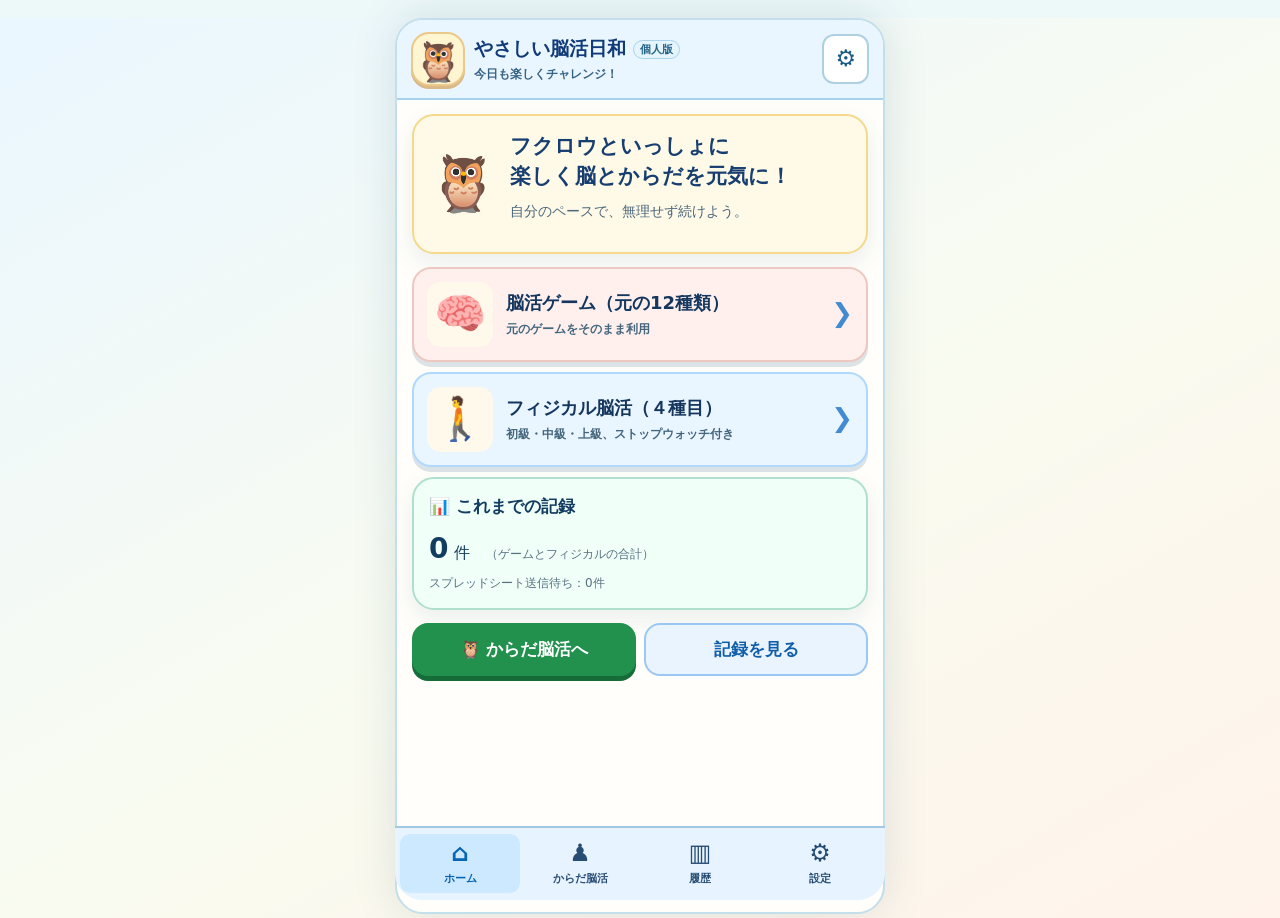
==== index.html @ 9b017cee "Add files via upload" ====
<!doctype html>
<html lang="ja"><head><meta charset="utf-8"><meta name="viewport" content="width=device-width, initial-scale=1, viewport-fit=cover"><meta name="theme-color" content="#eaf7ff"><meta name="robots" content="noindex,nofollow"><title>やさしい脳活日和｜個人版</title><link rel="stylesheet" href="style.css"></head>
<body>
<div class="shell">
<header class="top"><div class="brand"><div class="owl" aria-hidden="true">🦉</div><div><div class="brand-title">やさしい脳活日和 <span class="personal">個人版</span></div><div id="greeting" class="greeting">フクロウといっしょに、今日も元気に！</div></div></div><button class="icon-btn" data-action="view" data-view="settings" aria-label="設定">⚙</button></header>
<main id="app" aria-live="polite"></main>
<nav class="bottom" aria-label="メインメニュー"><button data-action="view" data-view="home" id="nav-home"><span>⌂</span>ホーム</button><button data-action="view" data-view="physical" id="nav-physical"><span>♟</span>からだ脳活</button><button data-action="view" data-view="history" id="nav-history"><span>▥</span>履歴</button><button data-action="view" data-view="settings" id="nav-settings"><span>⚙</span>設定</button></nav>
</div><div id="toast" role="status" class="toast" hidden></div><script defer src="app.js"></script></body></html>
---- style.css ----
:root{font-family:system-ui,"Noto Sans JP", "Yu Gothic",sans-serif;color:#133c61;background:#edf8f9;--navy:#123d78;--line:#9bcddd;--blue:#2186e8;--shadow:0 9px 25px #174c6b16;line-height:1.45}
*{box-sizing:border-box}body{margin:0;background:linear-gradient(150deg,#eaf7ff,#f9fbf0 55%,#fff3eb);min-height:100dvh}button,input,select{font:inherit}button{cursor:pointer;touch-action:manipulation}button:focus-visible,input:focus-visible,select:focus-visible{outline:3px solid #ffb935;outline-offset:3px}button:disabled{opacity:.45;cursor:not-allowed}.shell{max-width:490px;margin:auto;min-height:100dvh;background:#fffefa;box-shadow:0 0 45px #15465a22;position:relative;padding-bottom:calc(92px + env(safe-area-inset-bottom))}.top{background:#eaf6ff;border-bottom:2px solid #a4d3eb;display:flex;justify-content:space-between;align-items:center;padding:12px 14px;gap:6px}.brand{display:flex;align-items:center;gap:9px}.owl{width:54px;height:54px;font-size:39px;display:grid;place-items:center;background:#fff5d1;border:2px solid #eac98a;border-radius:18px;box-shadow:0 3px 0 #dab887}.brand-title{color:#103b78;font-size:19px;font-weight:900}.personal{font-size:11px;background:#e6f4fc;color:#236387;border:1px solid #a9d3ed;border-radius:100px;padding:2px 6px;vertical-align:middle}.greeting{font-weight:750;color:#366384;font-size:12px;margin-top:3px}.icon-btn{border:2px solid #add1e3;background:#fff;border-radius:12px;color:#1b5c84;padding:6px 11px;font-size:23px}main{padding:14px 15px 36px;min-height:calc(100dvh - 180px)}h1,h2,h3,p{margin:0}h1{font-size:21px;color:#163e70;margin-bottom:8px}h2{font-size:19px;margin-bottom:10px}h3{font-size:17px;margin-bottom:7px}p{line-height:1.7}.lead{font-size:14px;color:#49677c;margin-bottom:13px}.card{border:2px solid #bbdfe6;border-radius:22px;padding:15px;margin-bottom:13px;background:#fff;box-shadow:var(--shadow)}.card.mint{background:#f0fff8;border-color:#afe0cf}.card.blue{background:#eaf6ff;border-color:#add6f3}.card.yellow{background:#fff9e7;border-color:#f4d88b}.card.pink{background:#fff0ed;border-color:#f2c0b6}.card-head{display:flex;align-items:center;gap:12px}.tile{border:2px solid #c8d9de;border-radius:19px;background:#f9fcff;width:100%;text-align:left;display:flex;align-items:center;padding:13px;gap:13px;margin-bottom:10px;color:#15375e;box-shadow:0 5px 0 #dce3e7}.tile:active,.primary:active{transform:translateY(2px);box-shadow:none}.tile-body{flex:1}.tile-title{font-size:18px;font-weight:900}.tile small{font-weight:700;font-size:12px;color:#45677d}.tile strong.arrow{font-size:26px;color:#438bd1}.tile.green{background:#f2f9e9;border-color:#bfe29c}.tile.pink{background:#fff0ee;border-color:#edc8c1}.tile.blue{background:#e9f5ff;border-color:#afd9ff}.tile.yellow{background:#fff5db;border-color:#f2daa0}.bigemoji{width:66px;height:65px;flex-shrink:0;display:grid;place-items:center;border-radius:14px;background:#fff9eb;font-size:42px}.button-row{display:flex;gap:8px}.primary,.secondary,.danger,.ghost{border-radius:16px;min-height:52px;border:2px solid transparent;padding:12px 14px;font-weight:900;font-size:17px}.primary{background:#23914e;color:#fff;box-shadow:0 5px 0 #166c39}.primary.orange{background:#fbbf3d;color:#683914;box-shadow:0 5px 0 #ce8d18}.primary.bluebtn{background:#288bec;box-shadow:0 5px 0 #1663ad}.secondary{background:#eaf4ff;color:#105eaa;border-color:#9ac8f2}.ghost{background:#fff;color:#3b637e;border-color:#c6d4dd}.danger{background:#d94d4c;color:white}.full{width:100%}.button-row>*{flex:1}.soft-note{background:#f1f9ff;border-left:5px solid #4399db;border-radius:9px;padding:10px 12px;font-size:13px;color:#244c69;margin:13px 0}.warn{background:#fff7e8;border-left:5px solid #ed9f22;color:#69451c}.small{font-size:12px;color:#577181}.label{display:block;font-size:14px;font-weight:850;margin:7px 0;color:#194a78}.field{width:100%;min-height:49px;border:2px solid #90bedd;border-radius:11px;padding:9px 12px;background:#fff;color:#163a57;font-weight:700;font-size:17px}.field-row{display:flex;gap:8px}.field-row>*{flex:1;min-width:0}.pillrow{display:flex;gap:7px;flex-wrap:wrap;margin:9px 0 14px}.pill{background:#fff;border:2px solid #c5d9e7;color:#39607d;padding:10px 11px;border-radius:15px;font-weight:850;flex:1;min-width:78px}.pill.selected{background:#2389e0;color:#fff;border-color:#175ea8}.pill.advanced.selected{background:#df677b;border-color:#b43a52}.pill.beginner.selected{background:#4ab944;border-color:#2c8931}.exercise-head{display:flex;align-items:center;gap:11px}.exercise-pic{font-size:72px;line-height:1.1;text-align:center;max-width:115px}.exercise-illus{width:116px;height:110px;flex-shrink:0;display:grid;place-items:center;background:#fff7e7;border:2px solid #f1dbb1;border-radius:19px}.exercise-illus svg{width:100%;height:100%}.exercise-info{flex:1}.meter{font-weight:900;font-variant-numeric:tabular-nums;color:#0659a8;font-size:55px;letter-spacing:-2px;text-align:center;padding:11px 1px;background:#e8f4ff;border-radius:17px;margin:9px 0}.counter{display:grid;grid-template-columns:1fr 1.5fr 1fr;align-items:center;text-align:center;gap:12px;margin:12px 0}.count{font-size:51px;font-weight:950;color:#153e83;font-variant-numeric:tabular-nums}.step-btn{border:2px solid #aacbee;background:#2185e3;color:white;border-radius:50%;height:68px;width:68px;font-size:33px;font-weight:900;justify-self:center}.step-btn.minus{background:#c4def2;color:#185b91}.status-row{display:flex;justify-content:space-between;align-items:center;padding:8px 3px;font-size:14px;font-weight:800}.tag{background:#eef5ff;border:1px solid #accfee;color:#1d649f;font-size:12px;font-weight:800;border-radius:9px;padding:3px 8px}.safe-checkbox{display:flex;align-items:start;gap:9px;font-size:13px;font-weight:800;background:#fff3e2;border-radius:12px;padding:12px;border:1px solid #efbd84}.safe-checkbox input{width:24px;height:24px;flex-shrink:0}.item{padding:12px 0;border-bottom:1px solid #d9e6ef}.item:last-child{border-bottom:0}.item-title{font-weight:900;font-size:15px}.item-sub{color:#61768a;font-size:12px;margin-top:4px}.sync-ok{color:#16744b;font-weight:800}.sync-wait{color:#a15e20;font-weight:800}.empty{text-align:center;padding:26px 10px;color:#526d84;background:#f2f8fc;border-radius:19px}.bottom{display:grid;grid-template-columns:repeat(4,1fr);position:fixed;bottom:0;left:50%;transform:translateX(-50%);width:min(100%,490px);padding:6px 5px calc(7px + env(safe-area-inset-bottom));background:#e7f4ff;border-top:2px solid #a2c8e3;z-index:10}.bottom button{background:transparent;border:none;color:#284d75;font-size:11px;font-weight:800;min-height:59px;border-radius:10px}.bottom button span{display:block;font-size:24px;line-height:1.1;padding-bottom:4px}.bottom button.active{background:#cce9ff;color:#0766b3}.toast{position:fixed;bottom:95px;left:50%;transform:translateX(-50%);width:min(95%,460px);background:#173d5c;color:#fff;text-align:center;padding:14px;border-radius:16px;box-shadow:0 6px 25px #10293855;z-index:20;font-weight:850}.chart{width:100%;height:170px;display:block;background:#fcfeff;border:1px solid #d6e5ef;border-radius:10px}.game-frame{width:100%;height:calc(100dvh - 180px);border:0;background:#fff;border-radius:14px}.frame-wrap{padding:0!important}.icon-check{font-size:22px;color:#4b8dbc}.align-center{text-align:center}.nowrap{white-space:nowrap}@media(min-width:600px){.shell{margin:18px auto;min-height:calc(100dvh - 36px);border-radius:28px;overflow:hidden;border:2px solid #c2dfeb}.bottom{border-radius:0 0 27px 27px}}@media(max-width:370px){.brand-title{font-size:17px}.brand .owl{width:47px;height:47px;font-size:32px}main{padding:12px 9px}.exercise-illus{width:93px;height:94px}.step-btn{width:60px;height:60px}.meter{font-size:47px}}
/* Fixed footer and toast must never cover the action buttons. */
main{padding-bottom:135px}
.toast{pointer-events:none}
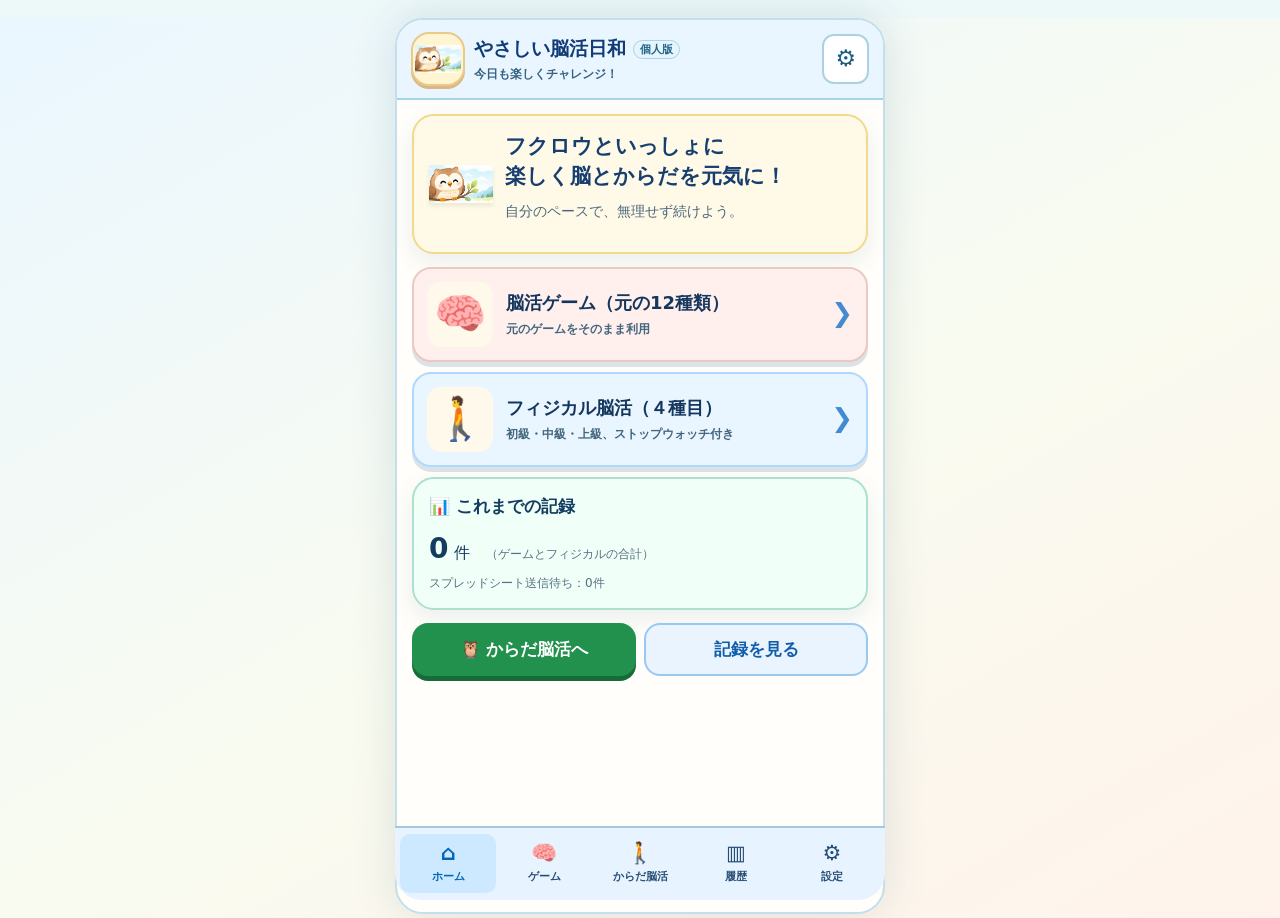
==== commit e232162e: "Add files via upload" ====
--- a/index.html
+++ b/index.html
@@ -1,8 +1,11 @@
 <!doctype html>
-<html lang="ja"><head><meta charset="utf-8"><meta name="viewport" content="width=device-width, initial-scale=1, viewport-fit=cover"><meta name="theme-color" content="#eaf7ff"><meta name="robots" content="noindex,nofollow"><title>やさしい脳活日和｜個人版</title><link rel="stylesheet" href="style.css"></head>
+<html lang="ja"><head><meta charset="utf-8"><meta name="viewport" content="width=device-width, initial-scale=1, viewport-fit=cover"><meta name="theme-color" content="#eaf7ff"><meta name="robots" content="noindex,nofollow"><meta name="description" content="やさしい脳活日和 個人版：12の脳活ゲーム＋4つのからだ脳活">
+<link rel="manifest" href="manifest.webmanifest">
+<link rel="icon" href="games/assets/icons/icon-192.png" type="image/png">
+<link rel="apple-touch-icon" href="games/assets/icons/apple-touch-icon.png"><title>やさしい脳活日和｜個人版</title><link rel="stylesheet" href="style.css"></head>
 <body>
 <div class="shell">
-<header class="top"><div class="brand"><div class="owl" aria-hidden="true">🦉</div><div><div class="brand-title">やさしい脳活日和 <span class="personal">個人版</span></div><div id="greeting" class="greeting">フクロウといっしょに、今日も元気に！</div></div></div><button class="icon-btn" data-action="view" data-view="settings" aria-label="設定">⚙</button></header>
+<header class="top"><div class="brand"><div class="owl" aria-hidden="true"><img src="games/assets/owl.png" alt="" loading="eager"></div><div><div class="brand-title">やさしい脳活日和 <span class="personal">個人版</span></div><div id="greeting" class="greeting">フクロウといっしょに、今日も元気に！</div></div></div><button class="icon-btn" data-action="view" data-view="settings" aria-label="設定">⚙</button></header>
 <main id="app" aria-live="polite"></main>
-<nav class="bottom" aria-label="メインメニュー"><button data-action="view" data-view="home" id="nav-home"><span>⌂</span>ホーム</button><button data-action="view" data-view="physical" id="nav-physical"><span>♟</span>からだ脳活</button><button data-action="view" data-view="history" id="nav-history"><span>▥</span>履歴</button><button data-action="view" data-view="settings" id="nav-settings"><span>⚙</span>設定</button></nav>
-</div><div id="toast" role="status" class="toast" hidden></div><script defer src="app.js"></script></body></html>
+<nav class="bottom" aria-label="メインメニュー"><button data-action="view" data-view="home" id="nav-home"><span>⌂</span>ホーム</button><button data-action="view" data-view="game" id="nav-game"><span>🧠</span>ゲーム</button><button data-action="view" data-view="physical" id="nav-physical"><span>🚶</span>からだ脳活</button><button data-action="view" data-view="history" id="nav-history"><span>▥</span>履歴</button><button data-action="view" data-view="settings" id="nav-settings"><span>⚙</span>設定</button></nav>
+</div><div id="toast" role="status" class="toast" hidden></div><script defer src="app.js"></script><script>if("serviceWorker" in navigator && location.protocol==="https:"){window.addEventListener("load",()=>navigator.serviceWorker.register("./sw.js?v=1.0.0",{scope:"./",updateViaCache:"none"}).catch(()=>{}));}</script></body></html>
--- a/style.css
+++ b/style.css
@@ -3,3 +3,15 @@
 /* Fixed footer and toast must never cover the action buttons. */
 main{padding-bottom:135px}
 .toast{pointer-events:none}
+
+/* Personal merged version - owl mascot and uninterrupted game space */
+.owl{padding:2px;overflow:hidden}.owl img{max-width:100%;max-height:100%;width:100%;height:100%;object-fit:contain}
+.owl-photo{width:64px;height:64px;object-fit:contain;vertical-align:middle;filter:drop-shadow(0 3px 2px #0001)}
+.bottom{grid-template-columns:repeat(5,1fr)}
+.bottom button{font-size:11px;padding:4px 1px;min-width:0}
+.bottom button span{font-size:21px}
+.shell.show-game .top{display:none}
+.shell.show-game main{padding:4px 3px 105px;min-height:auto}
+.shell.show-game .game-frame{height:calc(100dvh - 145px);border:2px solid #b9dfd4;border-radius:13px;display:block}
+.shell.show-game .game-back{width:100%;min-height:42px;margin:0 0 4px;padding:7px 10px;text-align:left;font-size:15px}
+@media(max-width:370px){.bottom button{font-size:10px}}
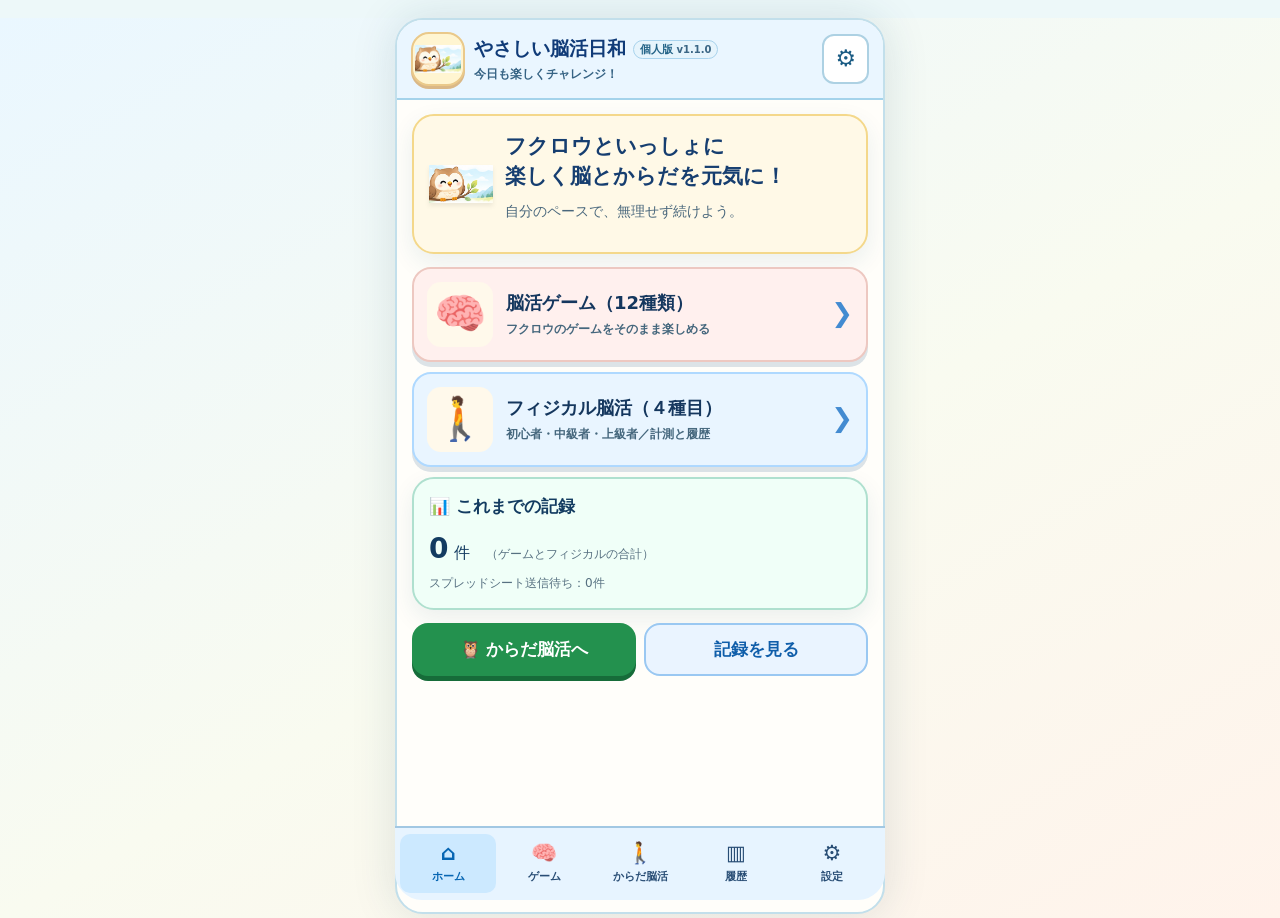
==== commit 10e159df: "Add files via upload" ====
--- a/index.html
+++ b/index.html
@@ -1,11 +1,11 @@
 <!doctype html>
-<html lang="ja"><head><meta charset="utf-8"><meta name="viewport" content="width=device-width, initial-scale=1, viewport-fit=cover"><meta name="theme-color" content="#eaf7ff"><meta name="robots" content="noindex,nofollow"><meta name="description" content="やさしい脳活日和 個人版：12の脳活ゲーム＋4つのからだ脳活">
+<html lang="ja"><head><meta charset="utf-8"><meta name="viewport" content="width=device-width, initial-scale=1, viewport-fit=cover"><meta name="theme-color" content="#eaf7ff"><meta name="robots" content="noindex,nofollow"><meta name="description" content="やさしい脳活日和 個人版：フクロウの12ゲームと漫画風フィジカル脳活4種目。個人利用専用。">
 <link rel="manifest" href="manifest.webmanifest">
 <link rel="icon" href="games/assets/icons/icon-192.png" type="image/png">
 <link rel="apple-touch-icon" href="games/assets/icons/apple-touch-icon.png"><title>やさしい脳活日和｜個人版</title><link rel="stylesheet" href="style.css"></head>
 <body>
 <div class="shell">
-<header class="top"><div class="brand"><div class="owl" aria-hidden="true"><img src="games/assets/owl.png" alt="" loading="eager"></div><div><div class="brand-title">やさしい脳活日和 <span class="personal">個人版</span></div><div id="greeting" class="greeting">フクロウといっしょに、今日も元気に！</div></div></div><button class="icon-btn" data-action="view" data-view="settings" aria-label="設定">⚙</button></header>
+<header class="top"><div class="brand"><div class="owl" aria-hidden="true"><img src="games/assets/owl.png" alt="" loading="eager"></div><div><div class="brand-title">やさしい脳活日和 <span class="personal">個人版 <small class="version-label">v1.1.0</small></span></div><div id="greeting" class="greeting">フクロウといっしょに、今日も元気に！</div></div></div><button class="icon-btn" data-action="view" data-view="settings" aria-label="設定">⚙</button></header>
 <main id="app" aria-live="polite"></main>
 <nav class="bottom" aria-label="メインメニュー"><button data-action="view" data-view="home" id="nav-home"><span>⌂</span>ホーム</button><button data-action="view" data-view="game" id="nav-game"><span>🧠</span>ゲーム</button><button data-action="view" data-view="physical" id="nav-physical"><span>🚶</span>からだ脳活</button><button data-action="view" data-view="history" id="nav-history"><span>▥</span>履歴</button><button data-action="view" data-view="settings" id="nav-settings"><span>⚙</span>設定</button></nav>
-</div><div id="toast" role="status" class="toast" hidden></div><script defer src="app.js"></script><script>if("serviceWorker" in navigator && location.protocol==="https:"){window.addEventListener("load",()=>navigator.serviceWorker.register("./sw.js?v=1.0.0",{scope:"./",updateViaCache:"none"}).catch(()=>{}));}</script></body></html>
+</div><div id="toast" role="status" class="toast" hidden></div><script defer src="app.js"></script><script>if("serviceWorker" in navigator && location.protocol==="https:"){window.addEventListener("load",()=>navigator.serviceWorker.register("./sw.js?v=1.1.0",{scope:"./",updateViaCache:"none"}).catch(()=>{}));}</script></body></html>
--- a/style.css
+++ b/style.css
@@ -15,3 +15,7 @@
 .shell.show-game .game-frame{height:calc(100dvh - 145px);border:2px solid #b9dfd4;border-radius:13px;display:block}
 .shell.show-game .game-back{width:100%;min-height:42px;margin:0 0 4px;padding:7px 10px;text-align:left;font-size:15px}
 @media(max-width:370px){.bottom button{font-size:10px}}
+
+/* v1.1.0: same friendly cartoon style for all physical-exercise cards. */
+.activity-thumb{display:flex;align-items:center;justify-content:center;flex:0 0 74px;width:74px;height:74px;overflow:hidden;border:2px solid #c9e2ef;border-radius:18px;background:#fffaf0}.activity-thumb svg{display:block;width:100%;height:100%}.version-label{font-size:10px;font-weight:700;white-space:nowrap;color:#3b6685;}
+@media(max-width:380px){.activity-thumb{flex-basis:60px;width:60px;height:60px;}.version-label{font-size:9px;}}
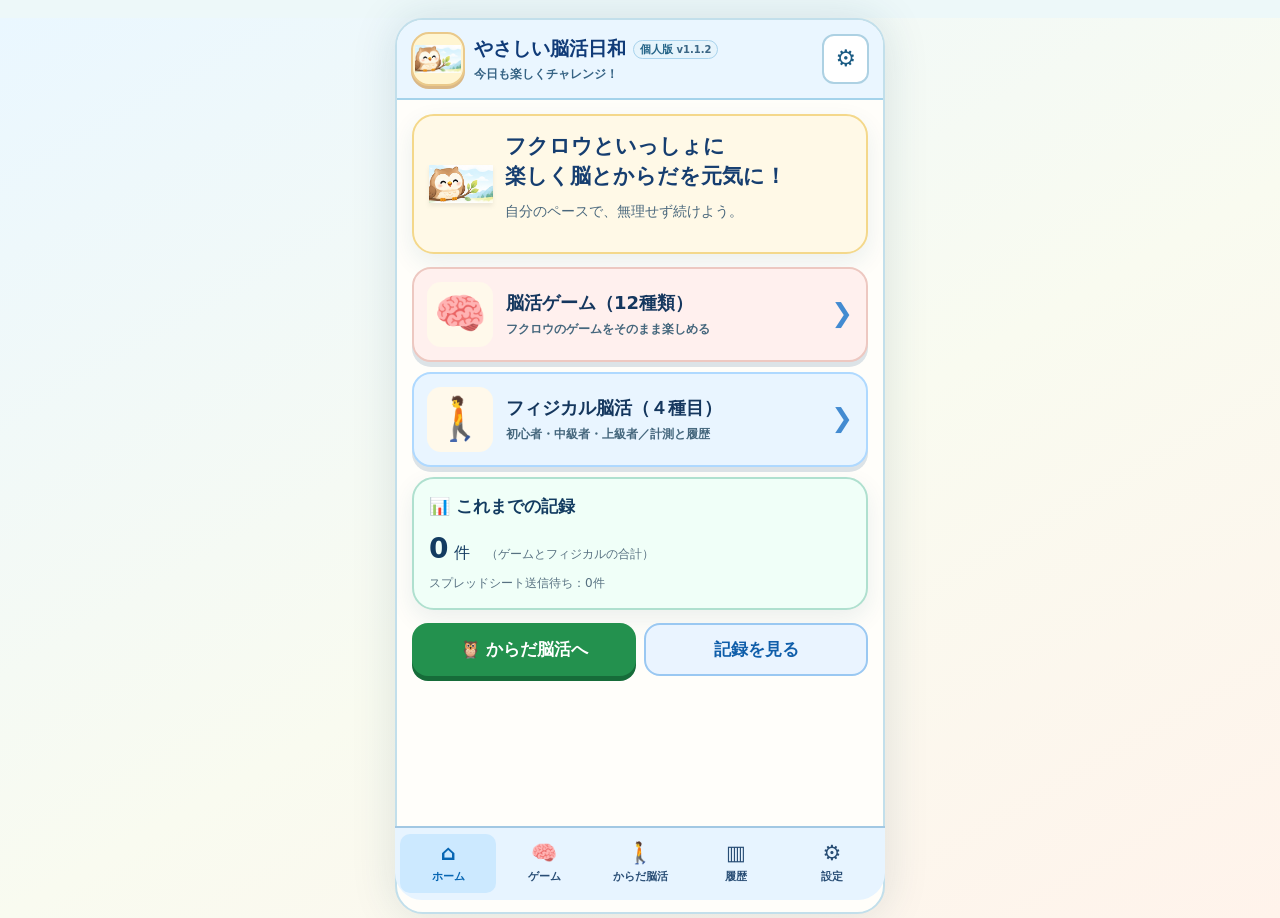
==== commit e79b0c13: "Add files via upload" ====
--- a/index.html
+++ b/index.html
@@ -2,10 +2,17 @@
 <html lang="ja"><head><meta charset="utf-8"><meta name="viewport" content="width=device-width, initial-scale=1, viewport-fit=cover"><meta name="theme-color" content="#eaf7ff"><meta name="robots" content="noindex,nofollow"><meta name="description" content="やさしい脳活日和 個人版：フクロウの12ゲームと漫画風フィジカル脳活4種目。個人利用専用。">
 <link rel="manifest" href="manifest.webmanifest">
 <link rel="icon" href="games/assets/icons/icon-192.png" type="image/png">
-<link rel="apple-touch-icon" href="games/assets/icons/apple-touch-icon.png"><title>やさしい脳活日和｜個人版</title><link rel="stylesheet" href="style.css"></head>
+<link rel="apple-touch-icon" href="games/assets/icons/apple-touch-icon.png"><title>やさしい脳活日和｜個人版</title><link rel="stylesheet" href="style.css?v=1.1.2"></head>
 <body>
 <div class="shell">
-<header class="top"><div class="brand"><div class="owl" aria-hidden="true"><img src="games/assets/owl.png" alt="" loading="eager"></div><div><div class="brand-title">やさしい脳活日和 <span class="personal">個人版 <small class="version-label">v1.1.0</small></span></div><div id="greeting" class="greeting">フクロウといっしょに、今日も元気に！</div></div></div><button class="icon-btn" data-action="view" data-view="settings" aria-label="設定">⚙</button></header>
+<header class="top"><div class="brand"><div class="owl" aria-hidden="true"><img src="games/assets/owl.png" alt="" loading="eager"></div><div><div class="brand-title">やさしい脳活日和 <span class="personal">個人版 <small class="version-label">v1.1.2</small></span></div><div id="greeting" class="greeting">フクロウといっしょに、今日も元気に！</div></div></div><button class="icon-btn" data-action="view" data-view="settings" aria-label="設定">⚙</button></header>
 <main id="app" aria-live="polite"></main>
 <nav class="bottom" aria-label="メインメニュー"><button data-action="view" data-view="home" id="nav-home"><span>⌂</span>ホーム</button><button data-action="view" data-view="game" id="nav-game"><span>🧠</span>ゲーム</button><button data-action="view" data-view="physical" id="nav-physical"><span>🚶</span>からだ脳活</button><button data-action="view" data-view="history" id="nav-history"><span>▥</span>履歴</button><button data-action="view" data-view="settings" id="nav-settings"><span>⚙</span>設定</button></nav>
-</div><div id="toast" role="status" class="toast" hidden></div><script defer src="app.js"></script><script>if("serviceWorker" in navigator && location.protocol==="https:"){window.addEventListener("load",()=>navigator.serviceWorker.register("./sw.js?v=1.1.0",{scope:"./",updateViaCache:"none"}).catch(()=>{}));}</script></body></html>
+</div><div id="toast" role="status" class="toast" hidden></div><script defer src="app.js?v=1.1.2"></script><script>
+window.addEventListener('DOMContentLoaded',()=>{if(window.__NOUKATSU_PERSONAL_VERSION__!=='1.1.2'){
+ const note=document.createElement('div');note.setAttribute('role','alert');
+ note.style.cssText='position:fixed;z-index:99999;left:10px;right:10px;top:12px;padding:16px;background:#fff0ca;color:#6b2000;border:3px solid #ce6413;border-radius:14px;font-weight:800;line-height:1.5';
+ note.textContent='⚠ アプリ本体とJavaScriptのバージョンが一致していません。GitHubへ index.html と app.js と sw.js を含むZIPの中身をすべて上書きしてください。';
+ document.body.appendChild(note);
+ }});
+</script><script>if("serviceWorker" in navigator && location.protocol==="https:"){window.addEventListener("load",()=>navigator.serviceWorker.register("./sw.js?v=1.1.2",{scope:"./",updateViaCache:"none"}).catch(()=>{}));}</script></body></html>
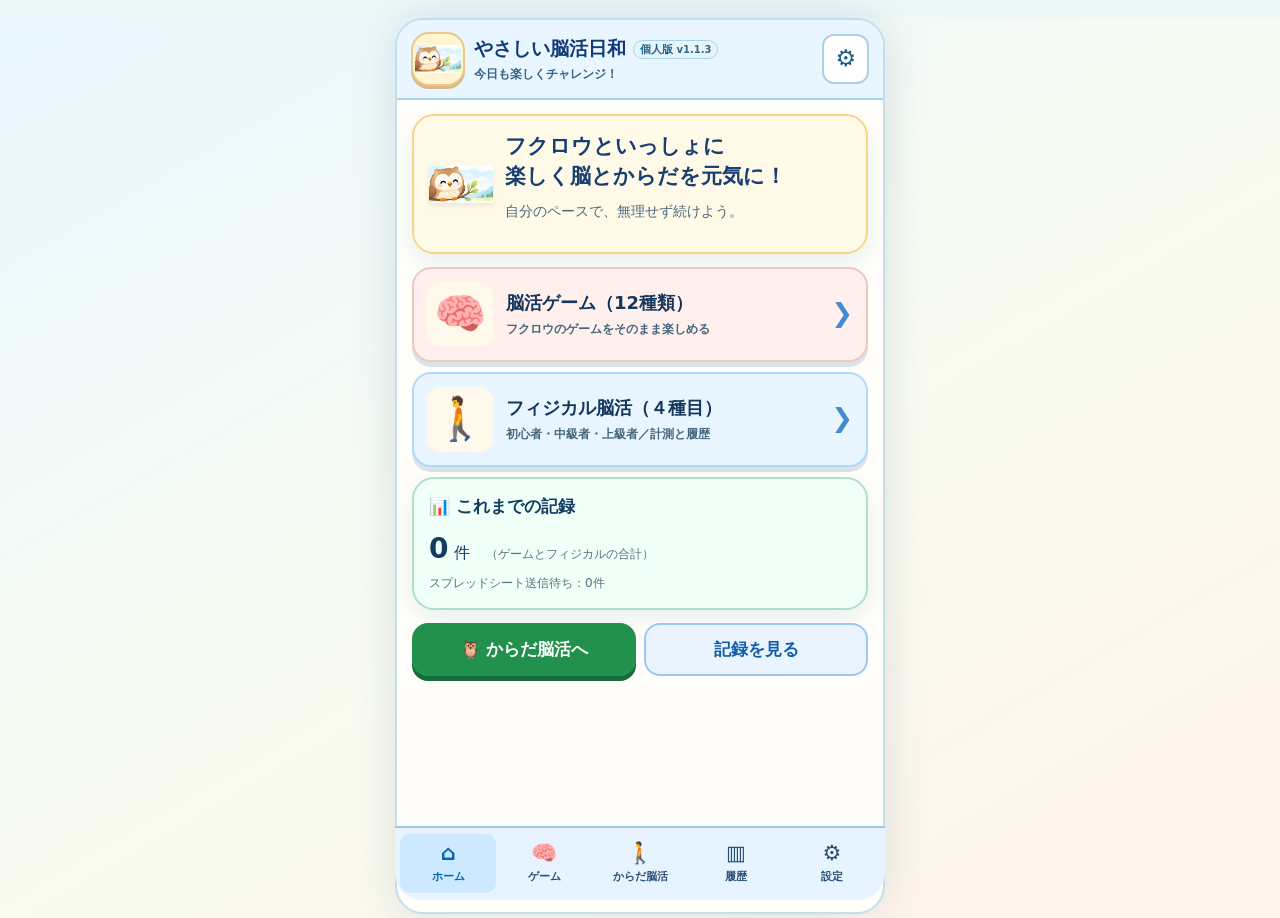
==== commit ca3a310b: "Add files via upload" ====
--- a/index.html
+++ b/index.html
@@ -2,17 +2,17 @@
 <html lang="ja"><head><meta charset="utf-8"><meta name="viewport" content="width=device-width, initial-scale=1, viewport-fit=cover"><meta name="theme-color" content="#eaf7ff"><meta name="robots" content="noindex,nofollow"><meta name="description" content="やさしい脳活日和 個人版：フクロウの12ゲームと漫画風フィジカル脳活4種目。個人利用専用。">
 <link rel="manifest" href="manifest.webmanifest">
 <link rel="icon" href="games/assets/icons/icon-192.png" type="image/png">
-<link rel="apple-touch-icon" href="games/assets/icons/apple-touch-icon.png"><title>やさしい脳活日和｜個人版</title><link rel="stylesheet" href="style.css?v=1.1.2"></head>
+<link rel="apple-touch-icon" href="games/assets/icons/apple-touch-icon.png"><title>やさしい脳活日和｜個人版</title><link rel="stylesheet" href="style.css?v=1.1.3"></head>
 <body>
 <div class="shell">
-<header class="top"><div class="brand"><div class="owl" aria-hidden="true"><img src="games/assets/owl.png" alt="" loading="eager"></div><div><div class="brand-title">やさしい脳活日和 <span class="personal">個人版 <small class="version-label">v1.1.2</small></span></div><div id="greeting" class="greeting">フクロウといっしょに、今日も元気に！</div></div></div><button class="icon-btn" data-action="view" data-view="settings" aria-label="設定">⚙</button></header>
+<header class="top"><div class="brand"><div class="owl" aria-hidden="true"><img src="games/assets/owl.png" alt="" loading="eager"></div><div><div class="brand-title">やさしい脳活日和 <span class="personal">個人版 <small class="version-label">v1.1.3</small></span></div><div id="greeting" class="greeting">フクロウといっしょに、今日も元気に！</div></div></div><button class="icon-btn" data-action="view" data-view="settings" aria-label="設定">⚙</button></header>
 <main id="app" aria-live="polite"></main>
 <nav class="bottom" aria-label="メインメニュー"><button data-action="view" data-view="home" id="nav-home"><span>⌂</span>ホーム</button><button data-action="view" data-view="game" id="nav-game"><span>🧠</span>ゲーム</button><button data-action="view" data-view="physical" id="nav-physical"><span>🚶</span>からだ脳活</button><button data-action="view" data-view="history" id="nav-history"><span>▥</span>履歴</button><button data-action="view" data-view="settings" id="nav-settings"><span>⚙</span>設定</button></nav>
-</div><div id="toast" role="status" class="toast" hidden></div><script defer src="app.js?v=1.1.2"></script><script>
-window.addEventListener('DOMContentLoaded',()=>{if(window.__NOUKATSU_PERSONAL_VERSION__!=='1.1.2'){
+</div><div id="toast" role="status" class="toast" hidden></div><script defer src="app.js?v=1.1.3"></script><script>
+window.addEventListener('DOMContentLoaded',()=>{if(window.__NOUKATSU_PERSONAL_VERSION__!=='1.1.3'){
  const note=document.createElement('div');note.setAttribute('role','alert');
  note.style.cssText='position:fixed;z-index:99999;left:10px;right:10px;top:12px;padding:16px;background:#fff0ca;color:#6b2000;border:3px solid #ce6413;border-radius:14px;font-weight:800;line-height:1.5';
  note.textContent='⚠ アプリ本体とJavaScriptのバージョンが一致していません。GitHubへ index.html と app.js と sw.js を含むZIPの中身をすべて上書きしてください。';
  document.body.appendChild(note);
  }});
-</script><script>if("serviceWorker" in navigator && location.protocol==="https:"){window.addEventListener("load",()=>navigator.serviceWorker.register("./sw.js?v=1.1.2",{scope:"./",updateViaCache:"none"}).catch(()=>{}));}</script></body></html>
+</script><script>if("serviceWorker" in navigator && location.protocol==="https:"){window.addEventListener("load",()=>navigator.serviceWorker.register("./sw.js?v=1.1.3",{scope:"./",updateViaCache:"none"}).catch(()=>{}));}</script></body></html>
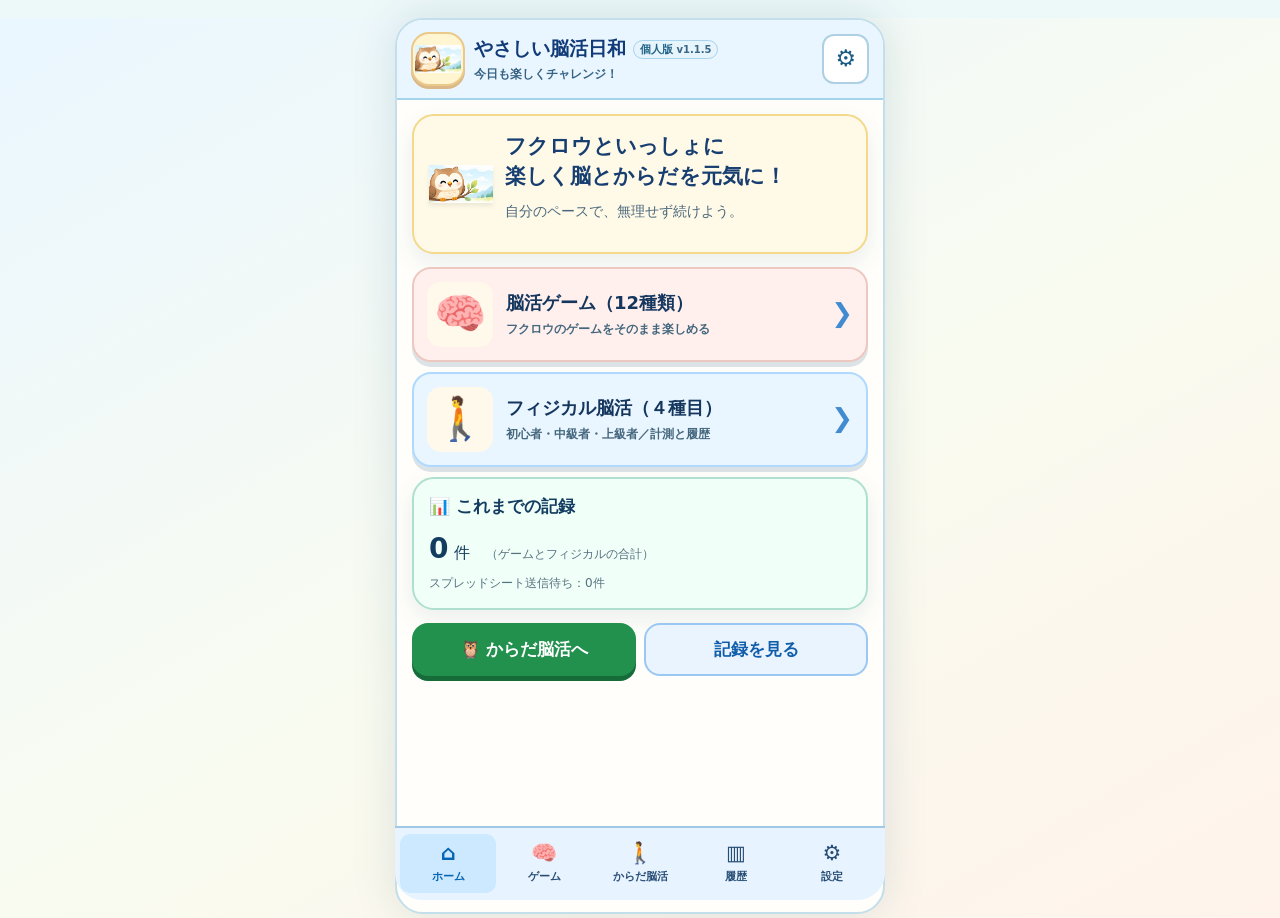
==== commit 2e70fc7a: "Add files via upload" ====
--- a/index.html
+++ b/index.html
@@ -2,17 +2,17 @@
 <html lang="ja"><head><meta charset="utf-8"><meta name="viewport" content="width=device-width, initial-scale=1, viewport-fit=cover"><meta name="theme-color" content="#eaf7ff"><meta name="robots" content="noindex,nofollow"><meta name="description" content="やさしい脳活日和 個人版：フクロウの12ゲームと漫画風フィジカル脳活4種目。個人利用専用。">
 <link rel="manifest" href="manifest.webmanifest">
 <link rel="icon" href="games/assets/icons/icon-192.png" type="image/png">
-<link rel="apple-touch-icon" href="games/assets/icons/apple-touch-icon.png"><title>やさしい脳活日和｜個人版</title><link rel="stylesheet" href="style.css?v=1.1.3"></head>
+<link rel="apple-touch-icon" href="games/assets/icons/apple-touch-icon.png"><title>やさしい脳活日和｜個人版</title><link rel="stylesheet" href="style.css?v=1.1.5"></head>
 <body>
 <div class="shell">
-<header class="top"><div class="brand"><div class="owl" aria-hidden="true"><img src="games/assets/owl.png" alt="" loading="eager"></div><div><div class="brand-title">やさしい脳活日和 <span class="personal">個人版 <small class="version-label">v1.1.3</small></span></div><div id="greeting" class="greeting">フクロウといっしょに、今日も元気に！</div></div></div><button class="icon-btn" data-action="view" data-view="settings" aria-label="設定">⚙</button></header>
+<header class="top"><div class="brand"><div class="owl" aria-hidden="true"><img src="games/assets/owl.png" alt="" loading="eager"></div><div><div class="brand-title">やさしい脳活日和 <span class="personal">個人版 <small class="version-label">v1.1.5</small></span></div><div id="greeting" class="greeting">フクロウといっしょに、今日も元気に！</div></div></div><button class="icon-btn" data-action="view" data-view="settings" aria-label="設定">⚙</button></header>
 <main id="app" aria-live="polite"></main>
 <nav class="bottom" aria-label="メインメニュー"><button data-action="view" data-view="home" id="nav-home"><span>⌂</span>ホーム</button><button data-action="view" data-view="game" id="nav-game"><span>🧠</span>ゲーム</button><button data-action="view" data-view="physical" id="nav-physical"><span>🚶</span>からだ脳活</button><button data-action="view" data-view="history" id="nav-history"><span>▥</span>履歴</button><button data-action="view" data-view="settings" id="nav-settings"><span>⚙</span>設定</button></nav>
-</div><div id="toast" role="status" class="toast" hidden></div><script defer src="app.js?v=1.1.3"></script><script>
-window.addEventListener('DOMContentLoaded',()=>{if(window.__NOUKATSU_PERSONAL_VERSION__!=='1.1.3'){
+</div><div id="toast" role="status" class="toast" hidden></div><script defer src="app.js?v=1.1.5"></script><script>
+window.addEventListener('DOMContentLoaded',()=>{if(window.__NOUKATSU_PERSONAL_VERSION__!=='1.1.5'){
  const note=document.createElement('div');note.setAttribute('role','alert');
  note.style.cssText='position:fixed;z-index:99999;left:10px;right:10px;top:12px;padding:16px;background:#fff0ca;color:#6b2000;border:3px solid #ce6413;border-radius:14px;font-weight:800;line-height:1.5';
  note.textContent='⚠ アプリ本体とJavaScriptのバージョンが一致していません。GitHubへ index.html と app.js と sw.js を含むZIPの中身をすべて上書きしてください。';
  document.body.appendChild(note);
  }});
-</script><script>if("serviceWorker" in navigator && location.protocol==="https:"){window.addEventListener("load",()=>navigator.serviceWorker.register("./sw.js?v=1.1.3",{scope:"./",updateViaCache:"none"}).catch(()=>{}));}</script></body></html>
+</script><script>if("serviceWorker" in navigator && location.protocol==="https:"){window.addEventListener("load",()=>navigator.serviceWorker.register("./sw.js?v=1.1.5",{scope:"./",updateViaCache:"none"}).catch(()=>{}));}</script></body></html>
